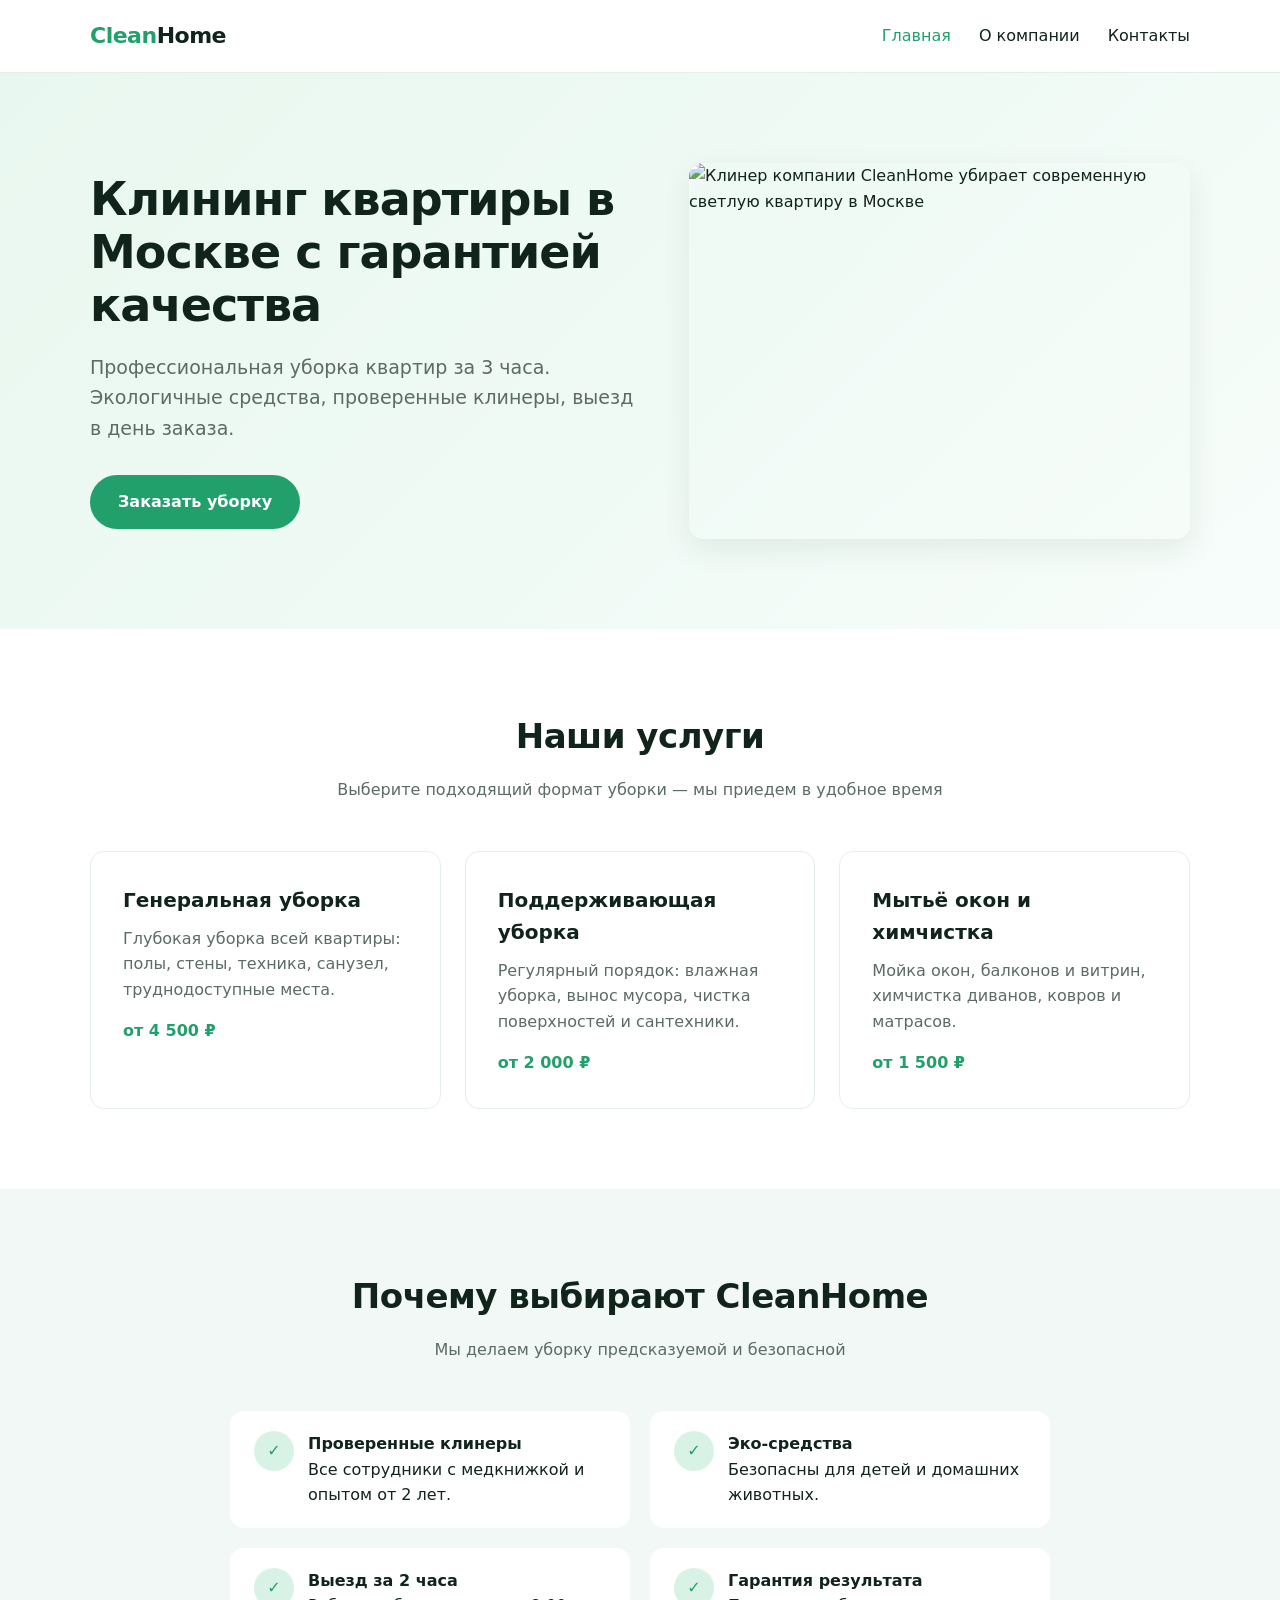
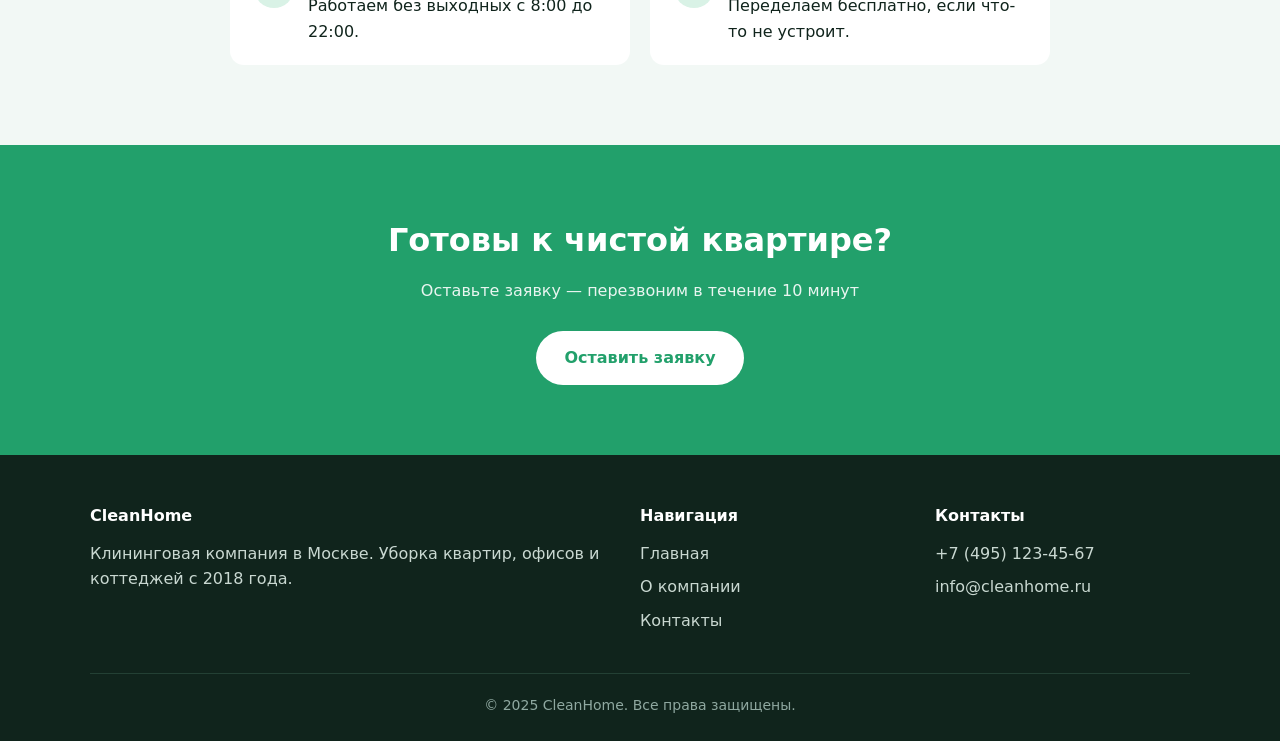
==== index.html @ aae577be "загрузил сайт" ====
<!DOCTYPE html>
<html lang="ru">
<head>
  <meta charset="UTF-8">
  <meta name="viewport" content="width=device-width, initial-scale=1.0">

  <title>Клининг квартиры в Москве — уборка от 2000 ₽ | CleanHome</title>

  <!-- meta description: 145 символов -->
  <meta name="description" content="Профессиональный клининг квартир в Москве: генеральная и поддерживающая уборка, мытьё окон, химчистка мебели. Выезд за 2 часа, гарантия качества.">

  <link rel="canonical" href="https://username.github.io/cleaning-site/">

  <!-- ===== OpenGraph (для соцсетей) ===== -->
  <meta property="og:type" content="website">
  <meta property="og:title" content="Клининг квартиры в Москве — уборка от 2000 ₽ | CleanHome">
  <meta property="og:description" content="Генеральная и поддерживающая уборка квартир, мытьё окон, химчистка мебели. Выезд за 2 часа, гарантия качества.">
  <meta property="og:image" content="https://picsum.photos/seed/cleanhero/1200/630">
  <meta property="og:url" content="https://username.github.io/cleaning-site/">
  <meta property="og:locale" content="ru_RU">

  <link rel="icon" href="data:image/svg+xml,<svg xmlns='http://www.w3.org/2000/svg' viewBox='0 0 100 100'><text y='.9em' font-size='90'>🧽</text></svg>">
  <link rel="stylesheet" href="style.css">
</head>
<body>

  <header class="site-header">
    <div class="container">
      <a href="index.html" class="logo">Clean<span>Home</span></a>
      <nav class="main-nav" aria-label="Основная навигация">
        <ul>
          <li><a href="index.html" aria-current="page">Главная</a></li>
          <li><a href="about.html">О компании</a></li>
          <li><a href="contacts.html">Контакты</a></li>
        </ul>
      </nav>
    </div>
  </header>


  <main>

    <!-- Hero -->
    <section class="hero">
      <div class="container">
        <div>
          <h1>Клининг квартиры в Москве с&nbsp;гарантией качества</h1>
          <p class="lead">
            Профессиональная уборка квартир за 3&nbsp;часа. Экологичные средства,
            проверенные клинеры, выезд в день заказа.
          </p>
          <a href="contacts.html" class="btn">Заказать уборку</a>
        </div>
        <img
          src="https://picsum.photos/seed/cleanhero/800/600"
          alt="Клинер компании CleanHome убирает современную светлую квартиру в Москве"
          width="800" height="600">
      </div>
    </section>

    <section class="section" aria-labelledby="services-title">
      <div class="container">
        <h2 id="services-title">Наши услуги</h2>
        <p class="subtitle">Выберите подходящий формат уборки — мы приедем в удобное время</p>

        <div class="grid-3">
          <article class="card">
            <h3>Генеральная уборка</h3>
            <p>Глубокая уборка всей квартиры: полы, стены, техника, санузел, труднодоступные места.</p>
            <span class="price">от 4 500 ₽</span>
          </article>

          <article class="card">
            <h3>Поддерживающая уборка</h3>
            <p>Регулярный порядок: влажная уборка, вынос мусора, чистка поверхностей и сантехники.</p>
            <span class="price">от 2 000 ₽</span>
          </article>

          <article class="card">
            <h3>Мытьё окон и химчистка</h3>
            <p>Мойка окон, балконов и витрин, химчистка диванов, ковров и матрасов.</p>
            <span class="price">от 1 500 ₽</span>
          </article>
        </div>
      </div>
    </section>

    <!-- Преимущества -->
    <section class="section features" aria-labelledby="features-title">
      <div class="container">
        <h2 id="features-title">Почему выбирают CleanHome</h2>
        <p class="subtitle">Мы делаем уборку предсказуемой и безопасной</p>

        <ul class="feature-list">
          <li><span class="ico" aria-hidden="true">✓</span><div><strong>Проверенные клинеры</strong><br>Все сотрудники с медкнижкой и опытом от 2 лет.</div></li>
          <li><span class="ico" aria-hidden="true">✓</span><div><strong>Эко-средства</strong><br>Безопасны для детей и домашних животных.</div></li>
          <li><span class="ico" aria-hidden="true">✓</span><div><strong>Выезд за 2 часа</strong><br>Работаем без выходных с 8:00 до 22:00.</div></li>
          <li><span class="ico" aria-hidden="true">✓</span><div><strong>Гарантия результата</strong><br>Переделаем бесплатно, если что-то не устроит.</div></li>
        </ul>
      </div>
    </section>

    <section class="cta">
      <div class="container">
        <h2>Готовы к чистой квартире?</h2>
        <p>Оставьте заявку — перезвоним в течение 10 минут</p>
        <a href="contacts.html" class="btn">Оставить заявку</a>
      </div>
    </section>

  </main>

  <footer class="site-footer">
    <div class="container">
      <div class="cols">
        <div>
          <h4>CleanHome</h4>
          <p>Клининговая компания в Москве. Уборка квартир, офисов и коттеджей с 2018 года.</p>
        </div>
        <div>
          <h4>Навигация</h4>
          <ul>
            <li><a href="index.html">Главная</a></li>
            <li><a href="about.html">О компании</a></li>
            <li><a href="contacts.html">Контакты</a></li>
          </ul>
        </div>
        <div>
          <h4>Контакты</h4>
          <ul>
            <li><a href="tel:+74951234567">+7 (495) 123‑45‑67</a></li>
            <li><a href="mailto:info@cleanhome.ru">info@cleanhome.ru</a></li>
          </ul>
        </div>
      </div>
      <p class="copy">© 2025 CleanHome. Все права защищены.</p>
    </div>
  </footer>

</body>
</html>
---- style.css ----
:root {
  --green: #22a06b;
  --green-dark: #187a51;
  --dark: #10241c;
  --gray: #5b6b65;
  --light: #f2f8f5;
  --white: #ffffff;
  --radius: 14px;
  --shadow: 0 10px 30px rgba(16, 36, 28, 0.08);
}

* { box-sizing: border-box; margin: 0; padding: 0; }

body {
  font-family: system-ui, -apple-system, "Segoe UI", Roboto, Arial, sans-serif;
  color: var(--dark);
  line-height: 1.6;
  background: var(--white);
}

img { display: block; max-width: 100%; }

.container { max-width: 1140px; margin: 0 auto; padding: 0 20px; }

/* ===== Header ===== */
.site-header {
  position: sticky;
  top: 0;
  z-index: 10;
  background: rgba(255, 255, 255, 0.92);
  backdrop-filter: blur(8px);
  border-bottom: 1px solid #e5efe9;
}
.site-header .container {
  display: flex;
  align-items: center;
  justify-content: space-between;
  height: 72px;
}
.logo {
  font-weight: 800;
  font-size: 22px;
  color: var(--green);
  text-decoration: none;
  letter-spacing: -0.5px;
}
.logo span { color: var(--dark); }

.main-nav ul { display: flex; gap: 28px; list-style: none; }
.main-nav a { color: var(--dark); text-decoration: none; font-weight: 500; transition: color 0.2s; }
.main-nav a:hover,
.main-nav a[aria-current="page"] { color: var(--green); }

/* ===== Buttons ===== */
.btn {
  display: inline-block;
  padding: 14px 28px;
  border-radius: 999px;
  background: var(--green);
  color: #fff;
  text-decoration: none;
  font-weight: 600;
  font-size: 16px;
  border: none;
  cursor: pointer;
  transition: transform 0.15s, background 0.2s;
}
.btn:hover { background: var(--green-dark); transform: translateY(-2px); }

/* ===== Hero ===== */
.hero { padding: 90px 0; background: linear-gradient(135deg, #e8f7ef 0%, #f7fdfa 100%); }
.hero .container { display: grid; grid-template-columns: 1.1fr 1fr; gap: 48px; align-items: center; }
.hero h1 { font-size: 46px; line-height: 1.15; letter-spacing: -1px; }
.hero .lead { margin: 20px 0 32px; font-size: 19px; color: var(--gray); }
.hero img { width: 100%; height: auto; border-radius: var(--radius); box-shadow: var(--shadow); object-fit: cover; }

/* ===== Sections ===== */
.section { padding: 80px 0; }
.section h2 { font-size: 34px; text-align: center; letter-spacing: -0.5px; }
.section .subtitle { text-align: center; color: var(--gray); max-width: 620px; margin: 14px auto 48px; }

.grid-3 { display: grid; grid-template-columns: repeat(3, 1fr); gap: 24px; }

.card {
  background: var(--white);
  border: 1px solid #e5efe9;
  border-radius: var(--radius);
  padding: 32px;
  transition: transform 0.2s, box-shadow 0.2s;
}
.card:hover { transform: translateY(-4px); box-shadow: var(--shadow); }
.card h3 { font-size: 20px; margin-bottom: 10px; }
.card p { color: var(--gray); }
.card .price { display: block; margin-top: 16px; font-weight: 700; color: var(--green); }

/* ===== Features ===== */
.features { background: var(--light); }
.feature-list {
  list-style: none;
  display: grid;
  grid-template-columns: repeat(2, 1fr);
  gap: 20px;
  max-width: 820px;
  margin: 0 auto;
}
.feature-list li {
  background: #fff;
  padding: 20px 24px;
  border-radius: var(--radius);
  display: flex;
  gap: 14px;
  align-items: flex-start;
}
.feature-list .ico {
  flex: 0 0 40px;
  height: 40px;
  border-radius: 50%;
  background: #d9f2e6;
  color: var(--green);
  display: grid;
  place-items: center;
  font-weight: 800;
}

/* ===== CTA ===== */
.cta { background: var(--green); color: #fff; text-align: center; padding: 70px 0; }
.cta h2 { font-size: 32px; margin-bottom: 12px; }
.cta p { opacity: 0.9; margin-bottom: 28px; }
.cta .btn { background: #fff; color: var(--green); }
.cta .btn:hover { background: #eafaf2; }

/* ===== Page heading (about/contacts) ===== */
.page-head { padding: 70px 0 40px; background: var(--light); text-align: center; }
.page-head h1 { font-size: 40px; letter-spacing: -1px; }
.page-head p { color: var(--gray); max-width: 640px; margin: 14px auto 0; }

/* ===== Contacts ===== */
.contacts-grid { display: grid; grid-template-columns: 1fr 1fr; gap: 48px; }
.contact-info dt { font-weight: 700; margin-top: 18px; }
.contact-info dd { color: var(--gray); }
.contact-info dd a { color: var(--green); text-decoration: none; }

.contact-form { display: grid; gap: 14px; }
.contact-form label { font-weight: 600; font-size: 15px; }
.contact-form input,
.contact-form textarea {
  width: 100%;
  padding: 12px 14px;
  border: 1px solid #d5e4dc;
  border-radius: 10px;
  font: inherit;
  background: #fff;
  color: var(--dark);
}
.contact-form input:focus,
.contact-form textarea:focus {
  outline: 2px solid #b6e3cd;
  border-color: var(--green);
}

/* ===== Footer ===== */
.site-footer { background: var(--dark); color: #c9d8d1; padding: 48px 0 24px; }
.site-footer .cols { display: grid; grid-template-columns: 2fr 1fr 1fr; gap: 40px; margin-bottom: 32px; }
.site-footer h4 { color: #fff; margin-bottom: 12px; font-size: 16px; }
.site-footer a { color: #c9d8d1; text-decoration: none; }
.site-footer a:hover { color: #fff; }
.site-footer ul { list-style: none; }
.site-footer ul li { margin-bottom: 8px; }
.site-footer .copy { border-top: 1px solid #234034; padding-top: 20px; text-align: center; font-size: 14px; color: #8fa8a0; }

/* ===== Адаптив ===== */
@media (max-width: 860px) {
  .hero .container,
  .contacts-grid,
  .grid-3,
  .feature-list,
  .site-footer .cols { grid-template-columns: 1fr; }

  .hero { padding: 60px 0; }
  .hero h1 { font-size: 34px; }
  .page-head h1 { font-size: 30px; }
  .section { padding: 56px 0; }
  .main-nav ul { gap: 16px; }
  .logo { font-size: 20px; }
}
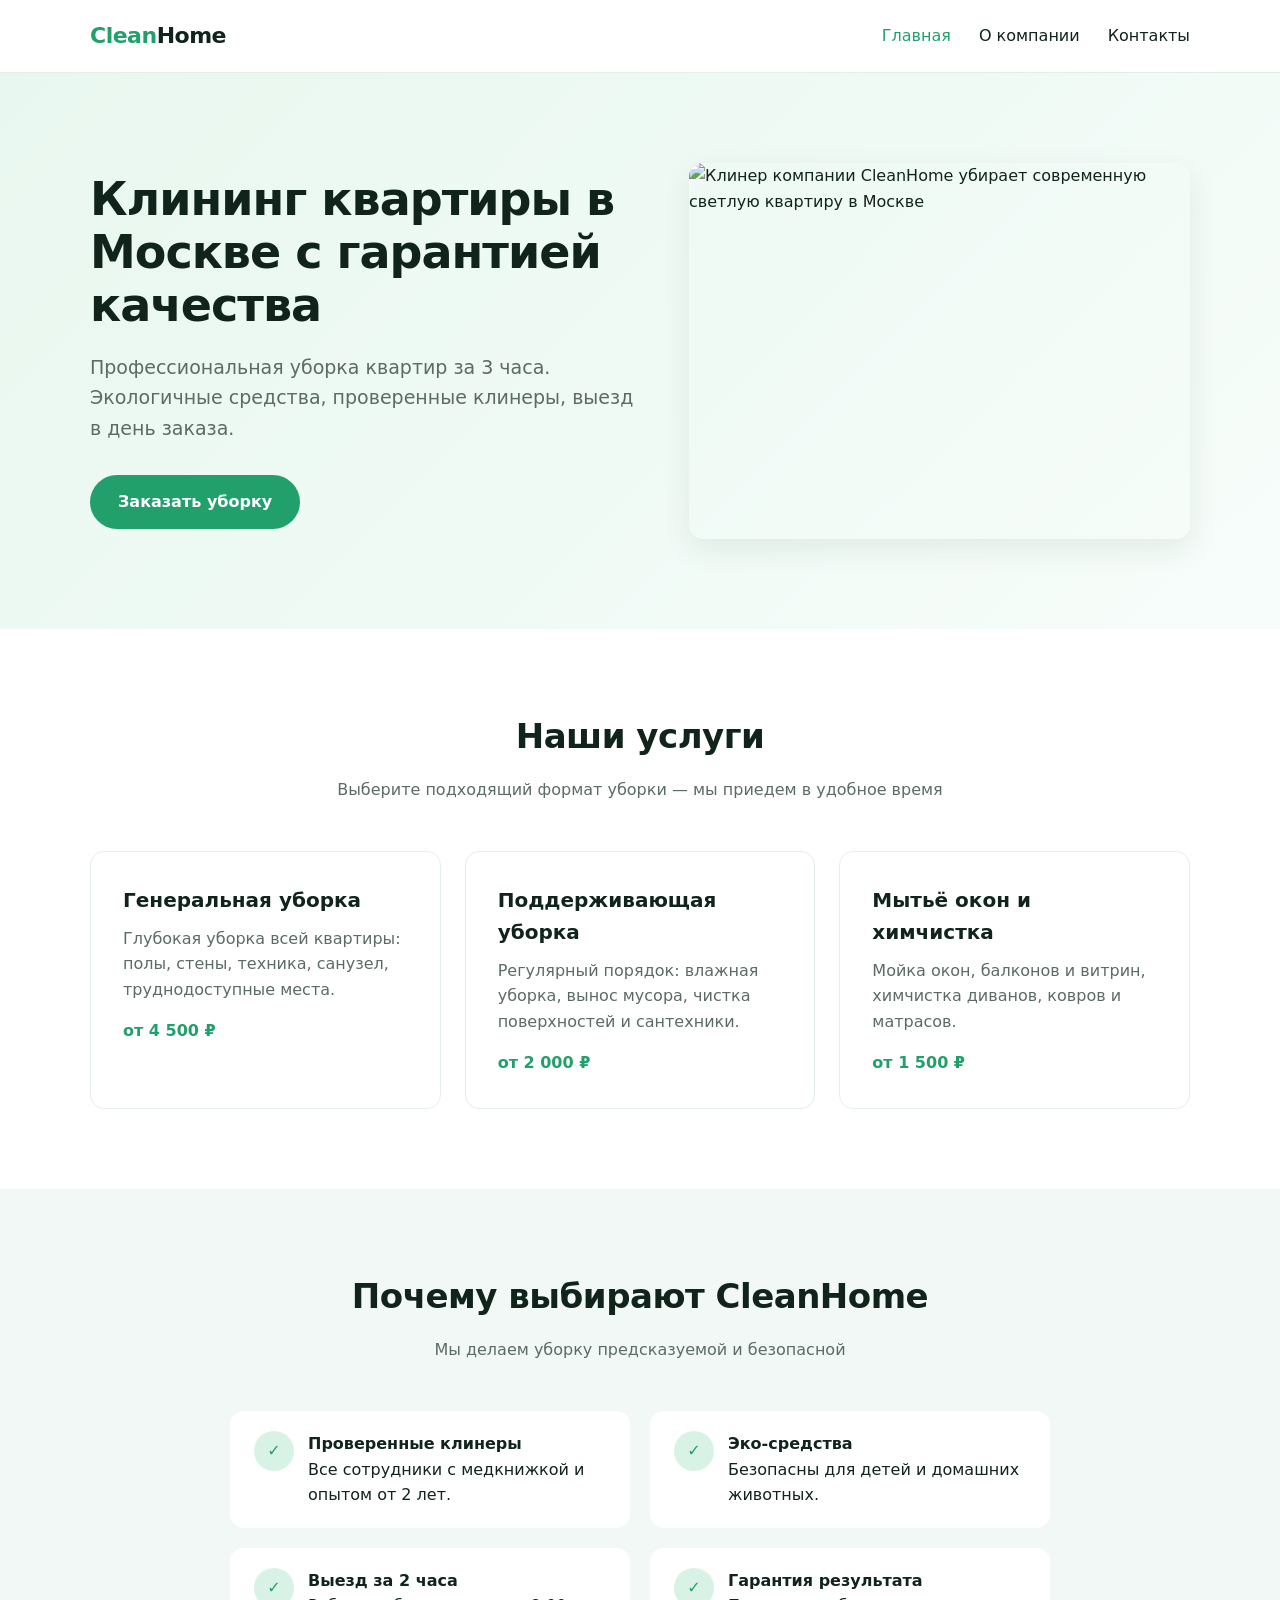
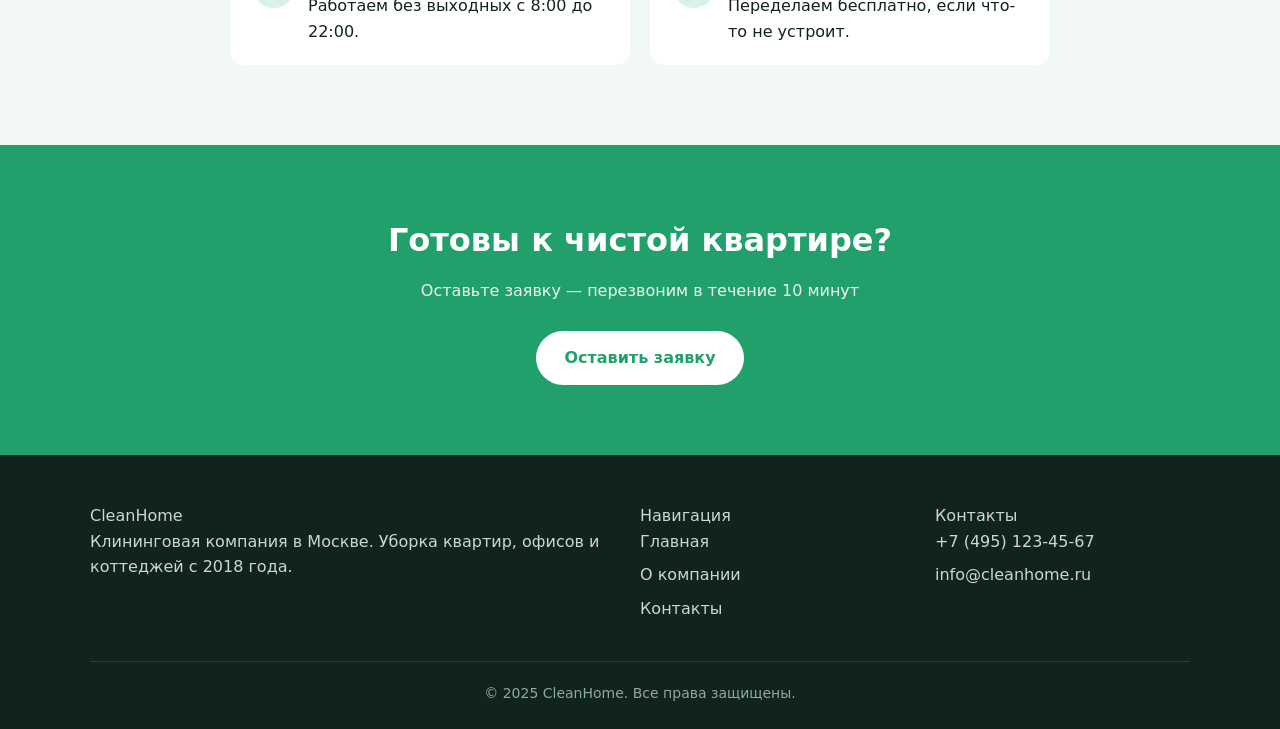
==== commit 45bae8d1: "Update index.html" ====
--- a/index.html
+++ b/index.html
@@ -4,26 +4,26 @@
   <meta charset="UTF-8">
   <meta name="viewport" content="width=device-width, initial-scale=1.0">
 
+  <!-- ===== SEO-ТЕГИ (идеально оформлены) ===== -->
   <title>Клининг квартиры в Москве — уборка от 2000 ₽ | CleanHome</title>
 
-  <!-- meta description: 145 символов -->
   <meta name="description" content="Профессиональный клининг квартир в Москве: генеральная и поддерживающая уборка, мытьё окон, химчистка мебели. Выезд за 2 часа, гарантия качества.">
 
-  <link rel="canonical" href="https://username.github.io/cleaning-site/">
+  <link rel="canonical" href="https://maksim0211a-gif.github.io/cleaning/">
 
   <!-- ===== OpenGraph (для соцсетей) ===== -->
   <meta property="og:type" content="website">
   <meta property="og:title" content="Клининг квартиры в Москве — уборка от 2000 ₽ | CleanHome">
   <meta property="og:description" content="Генеральная и поддерживающая уборка квартир, мытьё окон, химчистка мебели. Выезд за 2 часа, гарантия качества.">
-  <meta property="og:image" content="https://picsum.photos/seed/cleanhero/1200/630">
-  <meta property="og:url" content="https://username.github.io/cleaning-site/">
+  <meta property="og:image" content="https://images.unsplash.com/photo-1581578731548-c64695cc6952?auto=format&fit=crop&w=1200&q=80">
+  <meta property="og:url" content="https://maksim0211a-gif.github.io/cleaning/">
   <meta property="og:locale" content="ru_RU">
 
-  <link rel="icon" href="data:image/svg+xml,<svg xmlns='http://www.w3.org/2000/svg' viewBox='0 0 100 100'><text y='.9em' font-size='90'>🧽</text></svg>">
   <link rel="stylesheet" href="style.css">
 </head>
 <body>
 
+  <!-- ===== header ===== -->
   <header class="site-header">
     <div class="container">
       <a href="index.html" class="logo">Clean<span>Home</span></a>
@@ -37,7 +37,7 @@
     </div>
   </header>
 
-
+  <!-- ===== main ===== -->
   <main>
 
     <!-- Hero -->
@@ -52,12 +52,13 @@
           <a href="contacts.html" class="btn">Заказать уборку</a>
         </div>
         <img
-          src="https://picsum.photos/seed/cleanhero/800/600"
+          src="https://images.unsplash.com/photo-1581578731548-c64695cc6952?auto=format&fit=crop&w=800&q=80"
           alt="Клинер компании CleanHome убирает современную светлую квартиру в Москве"
           width="800" height="600">
       </div>
     </section>
 
+    <!-- Услуги -->
     <section class="section" aria-labelledby="services-title">
       <div class="container">
         <h2 id="services-title">Наши услуги</h2>
@@ -100,6 +101,7 @@
       </div>
     </section>
 
+    <!-- CTA -->
     <section class="cta">
       <div class="container">
         <h2>Готовы к чистой квартире?</h2>
@@ -110,15 +112,16 @@
 
   </main>
 
+  <!-- ===== footer ===== -->
   <footer class="site-footer">
     <div class="container">
       <div class="cols">
         <div>
-          <h4>CleanHome</h4>
+          <div class="footer-title">CleanHome</div>
           <p>Клининговая компания в Москве. Уборка квартир, офисов и коттеджей с 2018 года.</p>
         </div>
         <div>
-          <h4>Навигация</h4>
+          <div class="footer-title">Навигация</div>
           <ul>
             <li><a href="index.html">Главная</a></li>
             <li><a href="about.html">О компании</a></li>
@@ -126,7 +129,7 @@
           </ul>
         </div>
         <div>
-          <h4>Контакты</h4>
+          <div class="footer-title">Контакты</div>
           <ul>
             <li><a href="tel:+74951234567">+7 (495) 123‑45‑67</a></li>
             <li><a href="mailto:info@cleanhome.ru">info@cleanhome.ru</a></li>
@@ -138,4 +141,4 @@
   </footer>
 
 </body>
-</html>+</html>
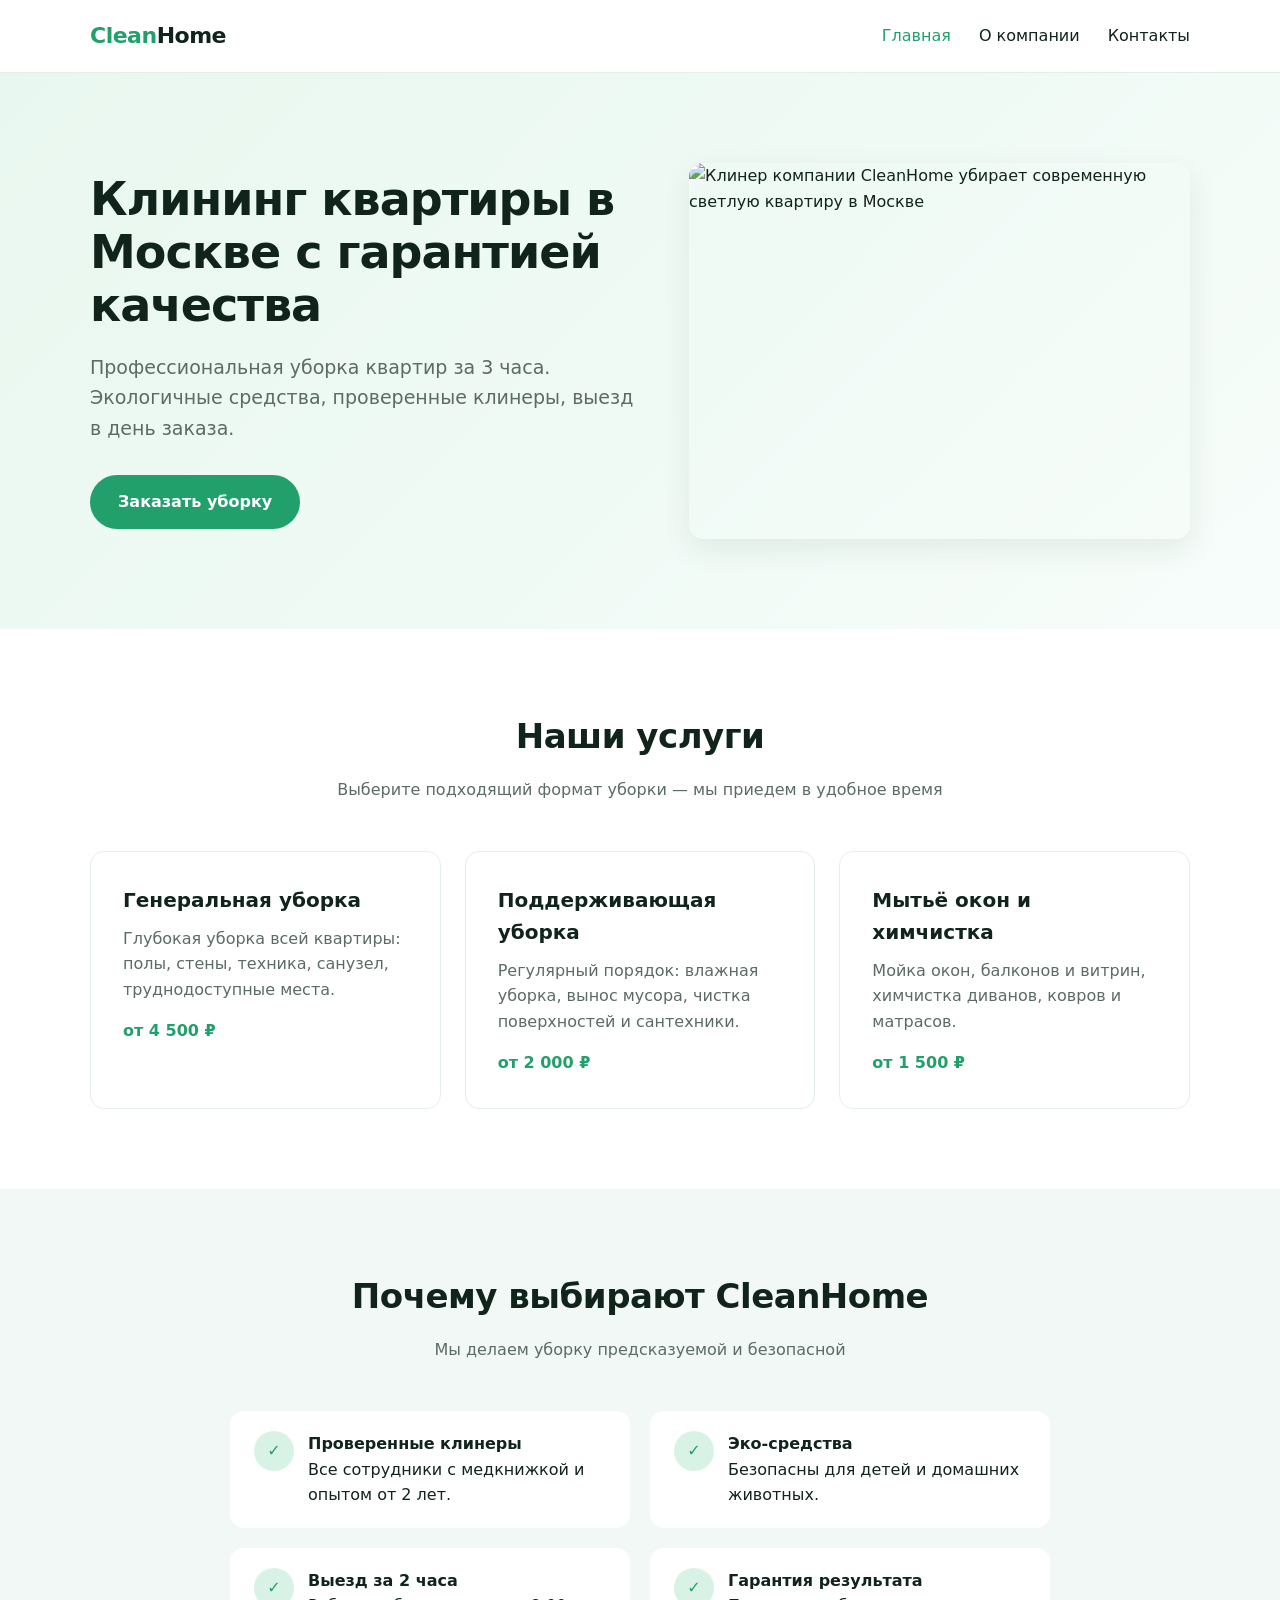
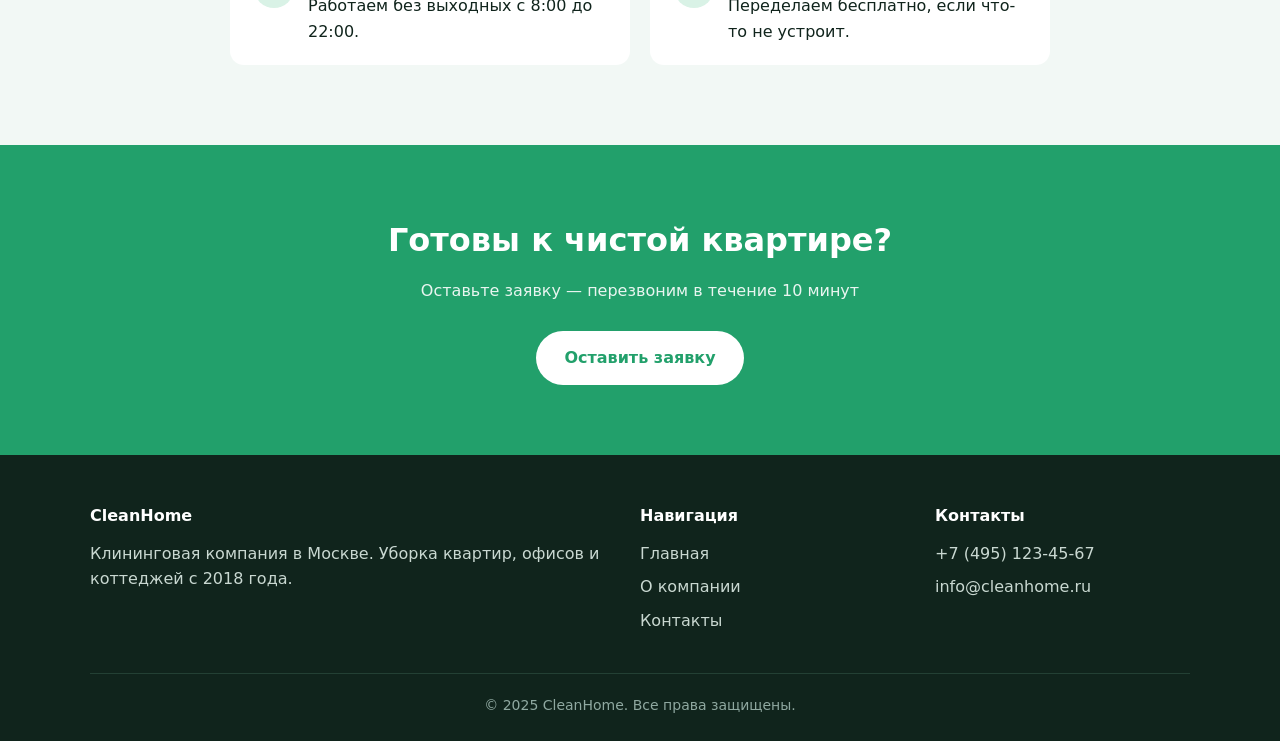
==== commit c7707499: "Update index.html" ====
--- a/index.html
+++ b/index.html
@@ -20,6 +20,7 @@
   <meta property="og:locale" content="ru_RU">
 
   <link rel="stylesheet" href="style.css">
+  <meta name="yandex-verification" content="8882d3c53ed7c54a" />
 </head>
 <body>
 
--- a/style.css
+++ b/style.css
@@ -22,7 +22,6 @@
 
 .container { max-width: 1140px; margin: 0 auto; padding: 0 20px; }
 
-/* ===== Header ===== */
 .site-header {
   position: sticky;
   top: 0;
@@ -51,7 +50,6 @@
 .main-nav a:hover,
 .main-nav a[aria-current="page"] { color: var(--green); }
 
-/* ===== Buttons ===== */
 .btn {
   display: inline-block;
   padding: 14px 28px;
@@ -67,14 +65,12 @@
 }
 .btn:hover { background: var(--green-dark); transform: translateY(-2px); }
 
-/* ===== Hero ===== */
 .hero { padding: 90px 0; background: linear-gradient(135deg, #e8f7ef 0%, #f7fdfa 100%); }
 .hero .container { display: grid; grid-template-columns: 1.1fr 1fr; gap: 48px; align-items: center; }
 .hero h1 { font-size: 46px; line-height: 1.15; letter-spacing: -1px; }
 .hero .lead { margin: 20px 0 32px; font-size: 19px; color: var(--gray); }
 .hero img { width: 100%; height: auto; border-radius: var(--radius); box-shadow: var(--shadow); object-fit: cover; }
 
-/* ===== Sections ===== */
 .section { padding: 80px 0; }
 .section h2 { font-size: 34px; text-align: center; letter-spacing: -0.5px; }
 .section .subtitle { text-align: center; color: var(--gray); max-width: 620px; margin: 14px auto 48px; }
@@ -93,7 +89,6 @@
 .card p { color: var(--gray); }
 .card .price { display: block; margin-top: 16px; font-weight: 700; color: var(--green); }
 
-/* ===== Features ===== */
 .features { background: var(--light); }
 .feature-list {
   list-style: none;
@@ -122,19 +117,16 @@
   font-weight: 800;
 }
 
-/* ===== CTA ===== */
 .cta { background: var(--green); color: #fff; text-align: center; padding: 70px 0; }
 .cta h2 { font-size: 32px; margin-bottom: 12px; }
 .cta p { opacity: 0.9; margin-bottom: 28px; }
 .cta .btn { background: #fff; color: var(--green); }
 .cta .btn:hover { background: #eafaf2; }
 
-/* ===== Page heading (about/contacts) ===== */
 .page-head { padding: 70px 0 40px; background: var(--light); text-align: center; }
 .page-head h1 { font-size: 40px; letter-spacing: -1px; }
 .page-head p { color: var(--gray); max-width: 640px; margin: 14px auto 0; }
 
-/* ===== Contacts ===== */
 .contacts-grid { display: grid; grid-template-columns: 1fr 1fr; gap: 48px; }
 .contact-info dt { font-weight: 700; margin-top: 18px; }
 .contact-info dd { color: var(--gray); }
@@ -158,17 +150,18 @@
   border-color: var(--green);
 }
 
-/* ===== Footer ===== */
 .site-footer { background: var(--dark); color: #c9d8d1; padding: 48px 0 24px; }
 .site-footer .cols { display: grid; grid-template-columns: 2fr 1fr 1fr; gap: 40px; margin-bottom: 32px; }
-.site-footer h4 { color: #fff; margin-bottom: 12px; font-size: 16px; }
+
+.site-footer .footer-title { color: #fff; margin-bottom: 12px; font-size: 16px; font-weight: 700; }
+.site-footer h3 { color: #fff; margin-bottom: 12px; font-size: 16px; font-weight: 700; }
+
 .site-footer a { color: #c9d8d1; text-decoration: none; }
 .site-footer a:hover { color: #fff; }
 .site-footer ul { list-style: none; }
 .site-footer ul li { margin-bottom: 8px; }
 .site-footer .copy { border-top: 1px solid #234034; padding-top: 20px; text-align: center; font-size: 14px; color: #8fa8a0; }
 
-/* ===== Адаптив ===== */
 @media (max-width: 860px) {
   .hero .container,
   .contacts-grid,
@@ -182,4 +175,4 @@
   .section { padding: 56px 0; }
   .main-nav ul { gap: 16px; }
   .logo { font-size: 20px; }
-}+}
